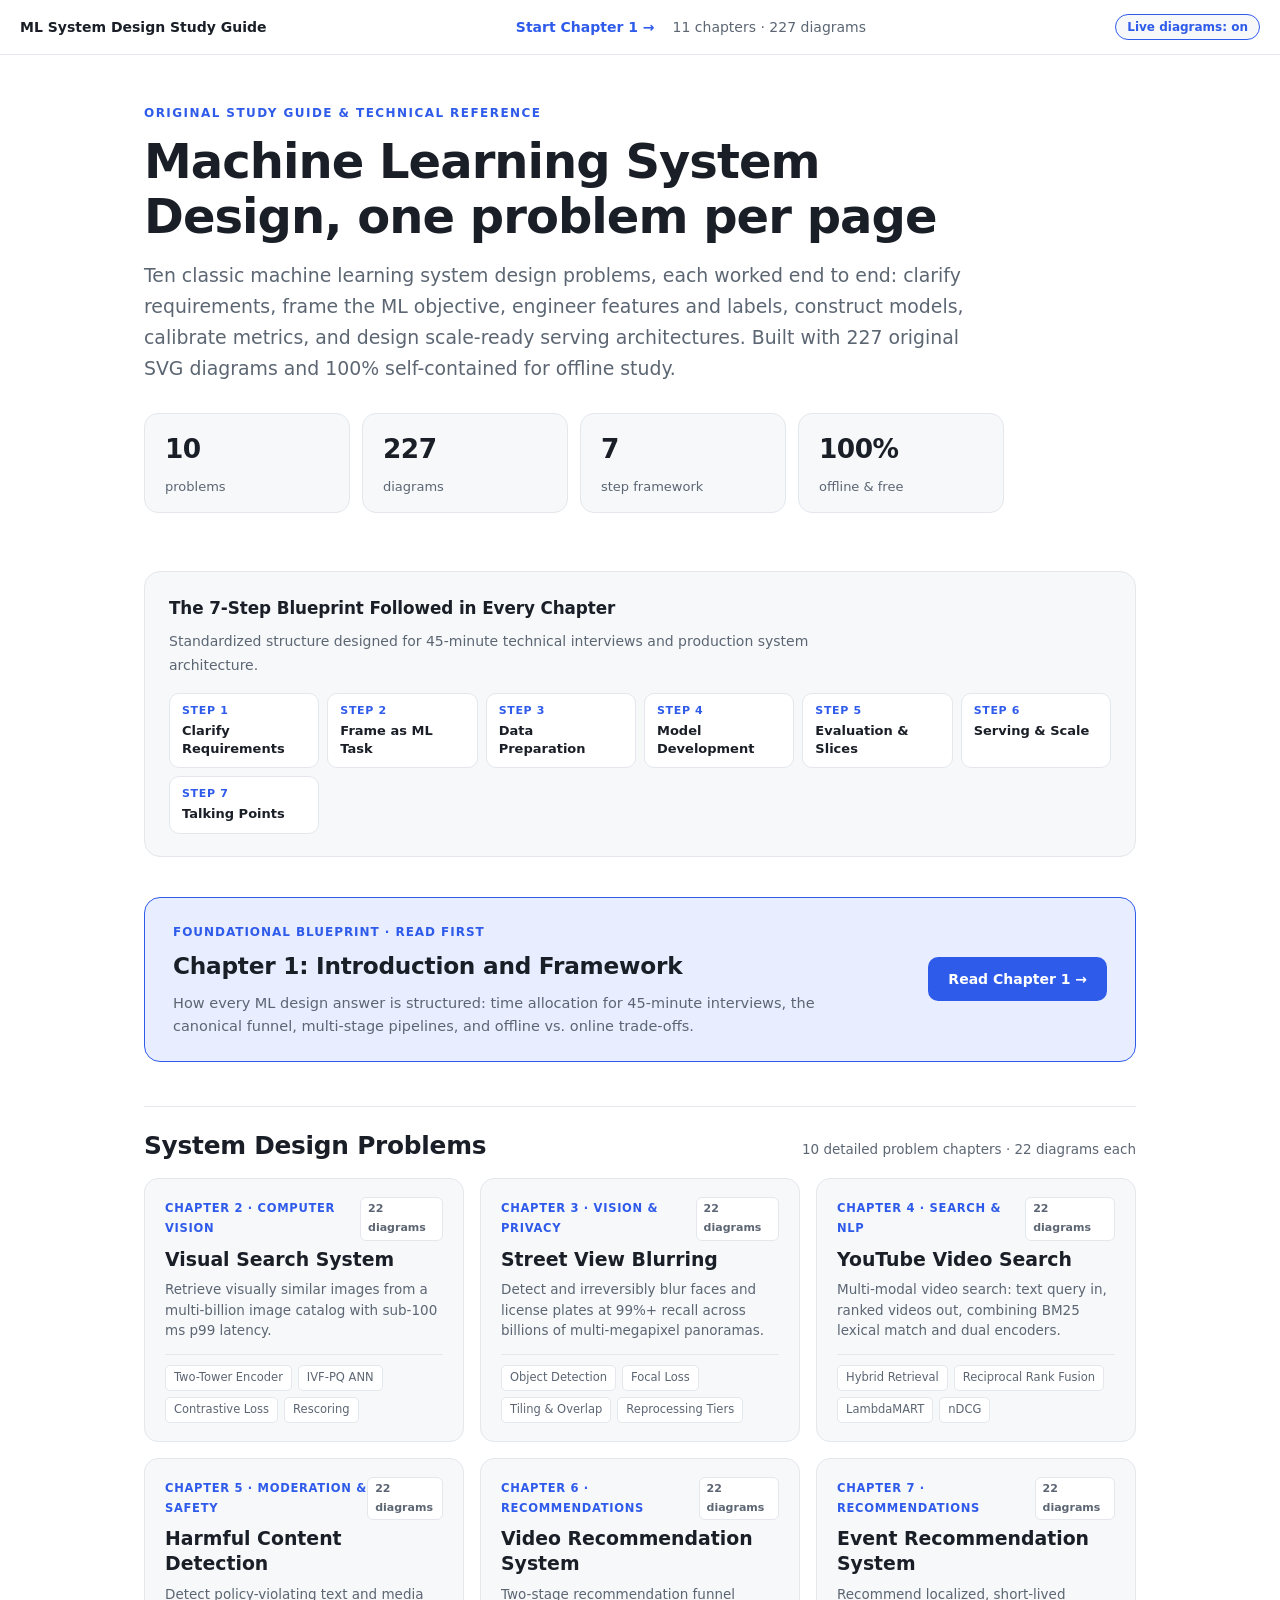
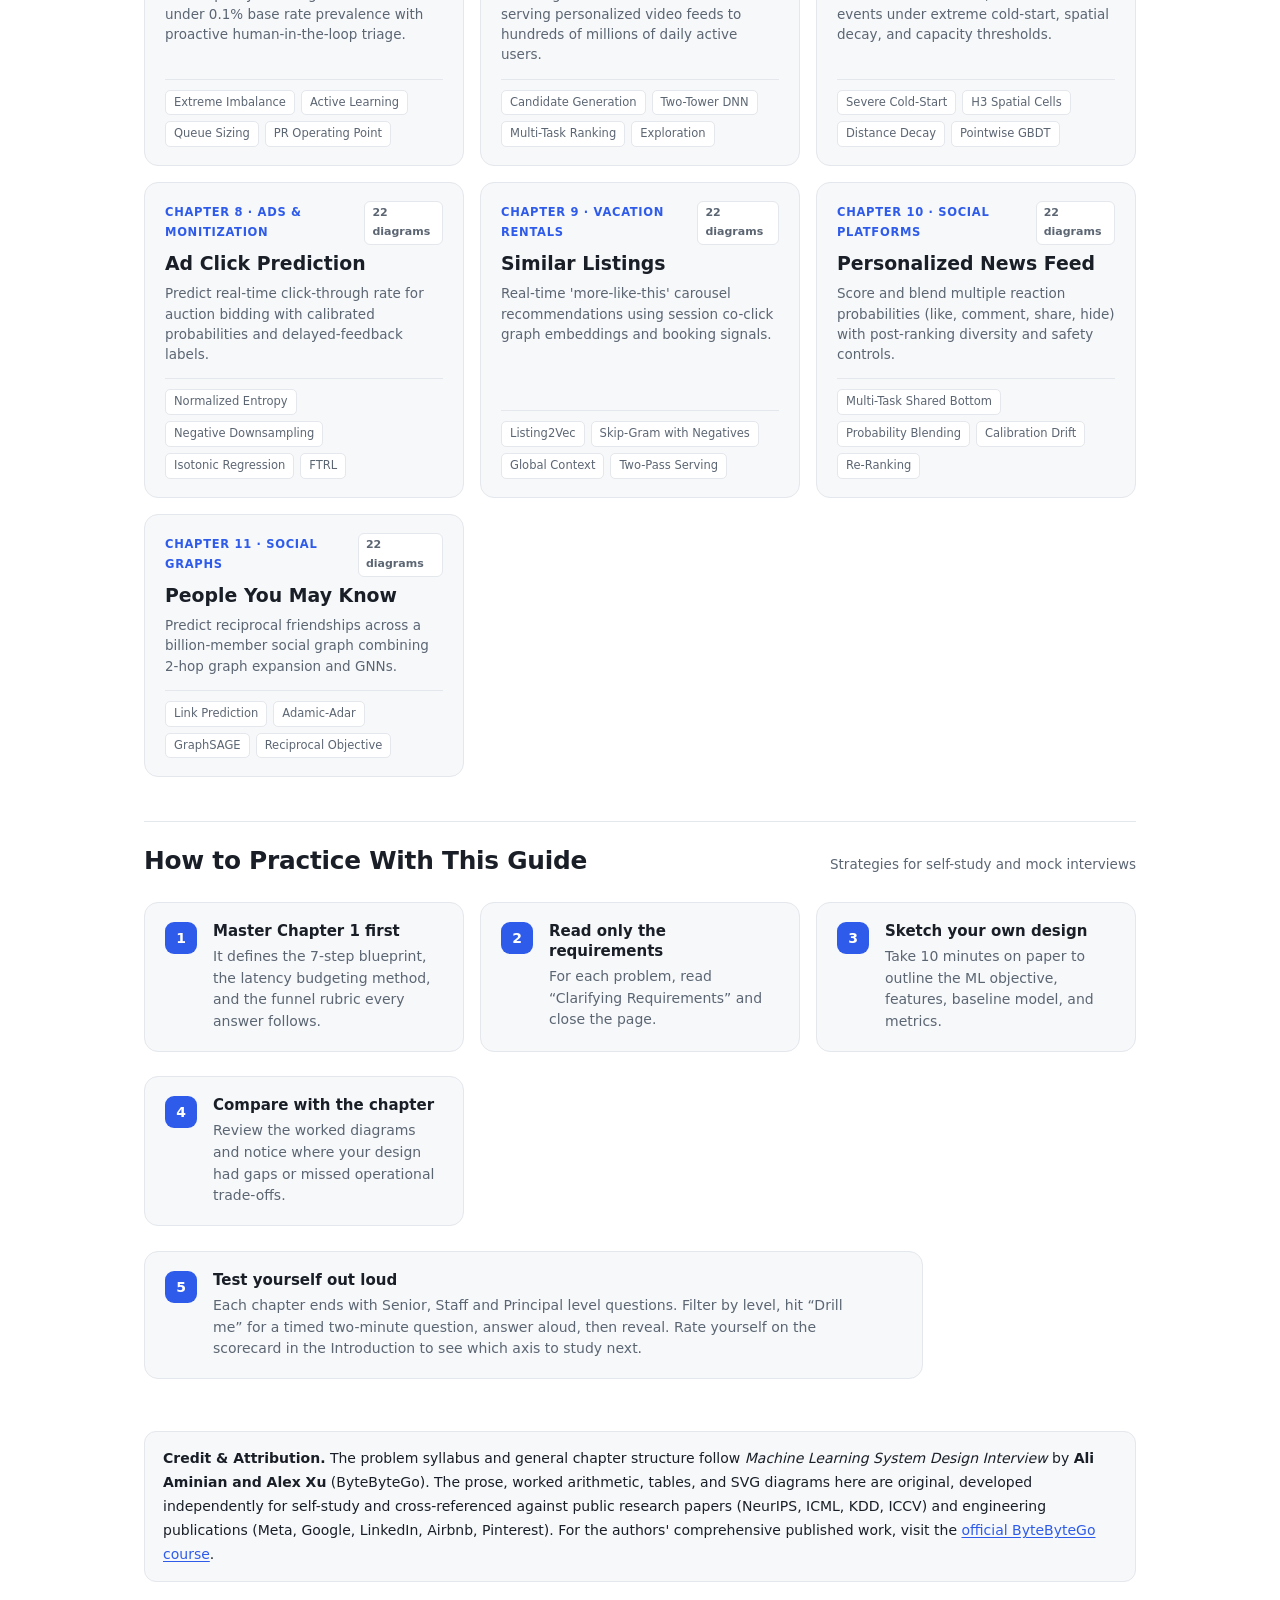
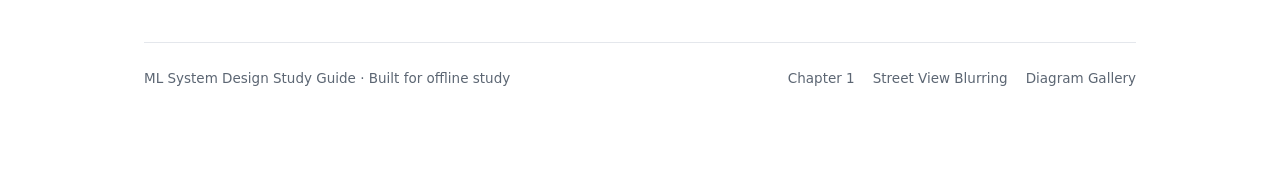
==== mlsd/index.html @ c24ed52b "Update project structure with mlsd root, interactive QA filters, and motion layer" ====
<!doctype html>
<html lang="en">
<head>
<meta charset="utf-8">
<meta name="viewport" content="width=device-width,initial-scale=1">
<title>ML System Design Study Guide</title>
<link rel="stylesheet" href="assets/style.css">
<style>
.wrap{max-width:1040px;margin:0 auto;padding:0 24px 90px}
.hero{padding:48px 0 16px;max-width:860px}
.hero h1{font-size:clamp(2.1rem,4.5vw,3rem);line-height:1.15;margin:0 0 16px;letter-spacing:-.02em}
.hero .lead{font-size:1.18rem;line-height:1.65;color:var(--muted);margin:0 0 10px}
.stats{display:flex;flex-wrap:wrap;gap:12px;margin:28px 0 10px}
.stat{background:var(--card);border:1px solid var(--line);border-radius:14px;padding:12px 20px;flex:1;min-width:130px}
.stat b{display:block;font-size:1.65rem;letter-spacing:-.02em;color:var(--fg)}
.stat span{font-size:13px;color:var(--muted);font-weight:500}

/* framework pill pipeline */
.pipeline-box{background:var(--card);border:1px solid var(--line);border-radius:16px;padding:22px 24px;margin:32px 0 40px}
.pipeline-box h3{margin:0 0 6px;font-size:1.05rem;display:flex;align-items:center;gap:8px}
.pipeline-box p{margin:0 0 16px;font-size:14px;color:var(--muted)}
.pipeline{display:grid;grid-template-columns:repeat(auto-fit,minmax(130px,1fr));gap:8px}
.pipe-step{background:var(--bg);border:1px solid var(--line);border-radius:10px;padding:10px 12px;font-size:13px;line-height:1.35}
.pipe-step .num{font-size:11px;font-weight:700;color:var(--accent);letter-spacing:.06em;text-transform:uppercase;margin-bottom:3px}
.pipe-step .title{font-weight:600;color:var(--fg)}

/* featured chapter 1 */
.featured-card{background:var(--accent-soft);border:1.5px solid var(--accent);border-radius:16px;padding:24px 28px;margin:32px 0;display:flex;flex-wrap:wrap;gap:20px;align-items:center;justify-content:space-between;text-decoration:none;color:var(--fg);transition:transform .12s,box-shadow .12s}
.featured-card:hover{transform:translateY(-2px);box-shadow:0 8px 24px rgba(47,91,234,0.12)}
.featured-content{max-width:700px}
.featured-content .n{color:var(--accent);font-size:12px;font-weight:700;letter-spacing:.08em;text-transform:uppercase;margin-bottom:4px}
.featured-content .t{font-size:1.45rem;font-weight:700;margin:0 0 6px;letter-spacing:-.01em}
.featured-content .d{font-size:14.5px;color:var(--muted);line-height:1.55;margin:0}
.featured-btn{background:var(--accent);color:#fff;font-weight:600;font-size:14px;padding:10px 20px;border-radius:10px;white-space:nowrap;display:inline-flex;align-items:center;gap:6px}
:root[data-theme="dark"] .featured-btn{color:#0f1319}
@media (prefers-color-scheme: dark){:root:not([data-theme="light"]) .featured-btn{color:#0f1319}}

/* grid cards */
.section-hdr{display:flex;align-items:baseline;justify-content:space-between;gap:12px;margin:44px 0 16px;padding-top:24px;border-top:1px solid var(--line)}
.section-hdr h2{margin:0;padding:0;border:0;font-size:1.55rem}
.section-hdr span{font-size:13.5px;color:var(--muted)}
.cards{display:grid;grid-template-columns:repeat(auto-fill,minmax(300px,1fr));gap:16px;margin:16px 0 40px}
.card{display:flex;flex-direction:column;justify-content:space-between;background:var(--card);border:1px solid var(--line);border-radius:14px;padding:18px 20px;text-decoration:none;color:var(--fg);transition:transform .12s,border-color .12s,box-shadow .12s}
.card:hover{border-color:var(--accent);transform:translateY(-2px);box-shadow:0 6px 18px rgba(0,0,0,0.04)}
.card-top .n{display:flex;justify-content:space-between;align-items:center;color:var(--accent);font-size:11.5px;font-weight:700;letter-spacing:.06em;text-transform:uppercase;margin-bottom:6px}
.card-top .badge{font-size:11px;font-weight:600;color:var(--muted);background:var(--bg);border:1px solid var(--line);padding:2px 7px;border-radius:6px;letter-spacing:0;text-transform:none}
.card-top .t{font-size:1.18rem;font-weight:700;line-height:1.3;margin:0 0 8px}
.card-top .d{font-size:13.5px;color:var(--muted);line-height:1.5;margin:0 0 14px}
.card-tags{display:flex;flex-wrap:wrap;gap:6px;margin-top:auto;padding-top:10px;border-top:1px solid var(--line)}
.card-tags span{font-size:11.5px;color:var(--muted);background:var(--bg);padding:2px 8px;border-radius:5px;border:1px solid var(--line)}

/* study steps */
.steps{display:grid;grid-template-columns:repeat(auto-fit,minmax(320px,1fr));gap:16px;margin:20px 0;padding:0;list-style:none}
.steps li{display:flex;gap:16px;align-items:flex-start;background:var(--card);border:1px solid var(--line);border-radius:14px;padding:18px 20px;transition:transform .12s,border-color .12s}
.steps li:hover{border-color:var(--accent);transform:translateY(-2px)}
.step-num{flex:none;display:flex;align-items:center;justify-content:center;width:32px;height:32px;border-radius:9px;background:var(--accent);color:#fff;font-weight:700;font-size:14px;margin-top:1px}
:root[data-theme="dark"] .step-num{color:#0f1319}
@media (prefers-color-scheme: dark){:root:not([data-theme="light"]) .step-num{color:#0f1319}}
.step-body{flex:1;min-width:0}
.step-title{font-weight:700;font-size:15px;color:var(--fg);margin-bottom:5px;line-height:1.35}
.step-desc{font-size:14px;color:var(--muted);line-height:1.55;margin:0}
@media (min-width:720px){.steps li:last-child{grid-column:1 / -1}}

.footer{margin-top:60px;padding-top:24px;border-top:1px solid var(--line);font-size:13.5px;color:var(--muted);display:flex;flex-wrap:wrap;justify-content:space-between;align-items:center;gap:16px}
.footer a{color:var(--muted);text-decoration:none}
.footer a:hover{color:var(--accent)}
</style>
</head>
<body data-slug="index">
<div class="topbar">
  <strong>ML System Design Study Guide</strong>
  <div style="display:flex;gap:18px;align-items:center">
    <a href="intro.html" style="font-weight:600;color:var(--accent);text-decoration:none">Start Chapter 1 &rarr;</a>
    <span style="color:var(--muted)">11 chapters · 227 diagrams</span>
  </div>
</div>

<div class="wrap">
<section class="hero">
  <div class="kicker">Original Study Guide &amp; Technical Reference</div>
  <h1>Machine Learning System Design, one problem per page</h1>
  <p class="lead">Ten classic machine learning system design problems, each worked end to end: clarify requirements, frame the ML objective, engineer features and labels, construct models, calibrate metrics, and design scale-ready serving architectures. Built with 227 original SVG diagrams and 100% self-contained for offline study.</p>
  <div class="stats">
    <div class="stat"><b>10</b><span>problems</span></div>
    <div class="stat"><b>227</b><span>diagrams</span></div>
    <div class="stat"><b>7</b><span>step framework</span></div>
    <div class="stat"><b>100%</b><span>offline &amp; free</span></div>
  </div>
</section>

<!-- 7-Step Framework Blueprint -->
<div class="pipeline-box">
  <h3>The 7-Step Blueprint Followed in Every Chapter</h3>
  <p>Standardized structure designed for 45-minute technical interviews and production system architecture.</p>
  <div class="pipeline">
    <div class="pipe-step"><div class="num">Step 1</div><div class="title">Clarify Requirements</div></div>
    <div class="pipe-step"><div class="num">Step 2</div><div class="title">Frame as ML Task</div></div>
    <div class="pipe-step"><div class="num">Step 3</div><div class="title">Data Preparation</div></div>
    <div class="pipe-step"><div class="num">Step 4</div><div class="title">Model Development</div></div>
    <div class="pipe-step"><div class="num">Step 5</div><div class="title">Evaluation &amp; Slices</div></div>
    <div class="pipe-step"><div class="num">Step 6</div><div class="title">Serving &amp; Scale</div></div>
    <div class="pipe-step"><div class="num">Step 7</div><div class="title">Talking Points</div></div>
  </div>
</div>

<!-- Featured Chapter 1 -->
<a class="featured-card" href="intro.html">
  <div class="featured-content">
    <div class="n">Foundational Blueprint · Read First</div>
    <div class="t">Chapter 1: Introduction and Framework</div>
    <p class="d">How every ML design answer is structured: time allocation for 45-minute interviews, the canonical funnel, multi-stage pipelines, and offline vs. online trade-offs.</p>
  </div>
  <div class="featured-btn">Read Chapter 1 &rarr;</div>
</a>

<!-- 10 Problems Grid -->
<div class="section-hdr">
  <h2 class="nonum">System Design Problems</h2>
  <span>10 detailed problem chapters · 22 diagrams each</span>
</div>

<div class="cards" id="cards">
  <!-- Chapter 2 -->
  <a class="card" href="visual-search.html">
    <div class="card-top">
      <div class="n"><span>Chapter 2 · Computer Vision</span><span class="badge">22 diagrams</span></div>
      <div class="t">Visual Search System</div>
      <p class="d">Retrieve visually similar images from a multi-billion image catalog with sub-100 ms p99 latency.</p>
    </div>
    <div class="card-tags">
      <span>Two-Tower Encoder</span>
      <span>IVF-PQ ANN</span>
      <span>Contrastive Loss</span>
      <span>Rescoring</span>
    </div>
  </a>

  <!-- Chapter 3 -->
  <a class="card" href="street-view-blurring.html">
    <div class="card-top">
      <div class="n"><span>Chapter 3 · Vision &amp; Privacy</span><span class="badge">22 diagrams</span></div>
      <div class="t">Street View Blurring</div>
      <p class="d">Detect and irreversibly blur faces and license plates at 99%+ recall across billions of multi-megapixel panoramas.</p>
    </div>
    <div class="card-tags">
      <span>Object Detection</span>
      <span>Focal Loss</span>
      <span>Tiling &amp; Overlap</span>
      <span>Reprocessing Tiers</span>
    </div>
  </a>

  <!-- Chapter 4 -->
  <a class="card" href="youtube-video-search.html">
    <div class="card-top">
      <div class="n"><span>Chapter 4 · Search &amp; NLP</span><span class="badge">22 diagrams</span></div>
      <div class="t">YouTube Video Search</div>
      <p class="d">Multi-modal video search: text query in, ranked videos out, combining BM25 lexical match and dual encoders.</p>
    </div>
    <div class="card-tags">
      <span>Hybrid Retrieval</span>
      <span>Reciprocal Rank Fusion</span>
      <span>LambdaMART</span>
      <span>nDCG</span>
    </div>
  </a>

  <!-- Chapter 5 -->
  <a class="card" href="harmful-content-detection.html">
    <div class="card-top">
      <div class="n"><span>Chapter 5 · Moderation &amp; Safety</span><span class="badge">22 diagrams</span></div>
      <div class="t">Harmful Content Detection</div>
      <p class="d">Detect policy-violating text and media under 0.1% base rate prevalence with proactive human-in-the-loop triage.</p>
    </div>
    <div class="card-tags">
      <span>Extreme Imbalance</span>
      <span>Active Learning</span>
      <span>Queue Sizing</span>
      <span>PR Operating Point</span>
    </div>
  </a>

  <!-- Chapter 6 -->
  <a class="card" href="video-recommendation.html">
    <div class="card-top">
      <div class="n"><span>Chapter 6 · Recommendations</span><span class="badge">22 diagrams</span></div>
      <div class="t">Video Recommendation System</div>
      <p class="d">Two-stage recommendation funnel serving personalized video feeds to hundreds of millions of daily active users.</p>
    </div>
    <div class="card-tags">
      <span>Candidate Generation</span>
      <span>Two-Tower DNN</span>
      <span>Multi-Task Ranking</span>
      <span>Exploration</span>
    </div>
  </a>

  <!-- Chapter 7 -->
  <a class="card" href="event-recommendation.html">
    <div class="card-top">
      <div class="n"><span>Chapter 7 · Recommendations</span><span class="badge">22 diagrams</span></div>
      <div class="t">Event Recommendation System</div>
      <p class="d">Recommend localized, short-lived events under extreme cold-start, spatial decay, and capacity thresholds.</p>
    </div>
    <div class="card-tags">
      <span>Severe Cold-Start</span>
      <span>H3 Spatial Cells</span>
      <span>Distance Decay</span>
      <span>Pointwise GBDT</span>
    </div>
  </a>

  <!-- Chapter 8 -->
  <a class="card" href="ad-click-prediction.html">
    <div class="card-top">
      <div class="n"><span>Chapter 8 · Ads &amp; Monitization</span><span class="badge">22 diagrams</span></div>
      <div class="t">Ad Click Prediction</div>
      <p class="d">Predict real-time click-through rate for auction bidding with calibrated probabilities and delayed-feedback labels.</p>
    </div>
    <div class="card-tags">
      <span>Normalized Entropy</span>
      <span>Negative Downsampling</span>
      <span>Isotonic Regression</span>
      <span>FTRL</span>
    </div>
  </a>

  <!-- Chapter 9 -->
  <a class="card" href="similar-listings.html">
    <div class="card-top">
      <div class="n"><span>Chapter 9 · Vacation Rentals</span><span class="badge">22 diagrams</span></div>
      <div class="t">Similar Listings</div>
      <p class="d">Real-time 'more-like-this' carousel recommendations using session co-click graph embeddings and booking signals.</p>
    </div>
    <div class="card-tags">
      <span>Listing2Vec</span>
      <span>Skip-Gram with Negatives</span>
      <span>Global Context</span>
      <span>Two-Pass Serving</span>
    </div>
  </a>

  <!-- Chapter 10 -->
  <a class="card" href="news-feed.html">
    <div class="card-top">
      <div class="n"><span>Chapter 10 · Social Platforms</span><span class="badge">22 diagrams</span></div>
      <div class="t">Personalized News Feed</div>
      <p class="d">Score and blend multiple reaction probabilities (like, comment, share, hide) with post-ranking diversity and safety controls.</p>
    </div>
    <div class="card-tags">
      <span>Multi-Task Shared Bottom</span>
      <span>Probability Blending</span>
      <span>Calibration Drift</span>
      <span>Re-Ranking</span>
    </div>
  </a>

  <!-- Chapter 11 -->
  <a class="card" href="people-you-may-know.html">
    <div class="card-top">
      <div class="n"><span>Chapter 11 · Social Graphs</span><span class="badge">22 diagrams</span></div>
      <div class="t">People You May Know</div>
      <p class="d">Predict reciprocal friendships across a billion-member social graph combining 2-hop graph expansion and GNNs.</p>
    </div>
    <div class="card-tags">
      <span>Link Prediction</span>
      <span>Adamic-Adar</span>
      <span>GraphSAGE</span>
      <span>Reciprocal Objective</span>
    </div>
  </a>
</div>

<!-- Study Strategy -->
<div class="section-hdr">
  <h2 class="nonum">How to Practice With This Guide</h2>
  <span>Strategies for self-study and mock interviews</span>
</div>

<ol class="steps">
  <li>
    <div class="step-num">1</div>
    <div class="step-body">
      <div class="step-title">Master Chapter 1 first</div>
      <p class="step-desc">It defines the 7-step blueprint, the latency budgeting method, and the funnel rubric every answer follows.</p>
    </div>
  </li>
  <li>
    <div class="step-num">2</div>
    <div class="step-body">
      <div class="step-title">Read only the requirements</div>
      <p class="step-desc">For each problem, read &ldquo;Clarifying Requirements&rdquo; and close the page.</p>
    </div>
  </li>
  <li>
    <div class="step-num">3</div>
    <div class="step-body">
      <div class="step-title">Sketch your own design</div>
      <p class="step-desc">Take 10 minutes on paper to outline the ML objective, features, baseline model, and metrics.</p>
    </div>
  </li>
  <li>
    <div class="step-num">4</div>
    <div class="step-body">
      <div class="step-title">Compare with the chapter</div>
      <p class="step-desc">Review the worked diagrams and notice where your design had gaps or missed operational trade-offs.</p>
    </div>
  </li>
  <li>
    <div class="step-num">5</div>
    <div class="step-body">
      <div class="step-title">Test yourself out loud</div>
      <p class="step-desc">Each chapter ends with Senior, Staff and Principal level questions. Filter by level, hit &ldquo;Drill me&rdquo; for a timed two-minute question, answer aloud, then reveal. Rate yourself on the scorecard in the Introduction to see which axis to study next.</p>
    </div>
  </li>
</ol>

<!-- Attribution & Credit -->
<div class="note" style="margin-top:48px">
  <b>Credit &amp; Attribution.</b> The problem syllabus and general chapter structure follow <i>Machine Learning System Design Interview</i> by <b>Ali Aminian and Alex Xu</b> (ByteByteGo). The prose, worked arithmetic, tables, and SVG diagrams here are original, developed independently for self-study and cross-referenced against public research papers (NeurIPS, ICML, KDD, ICCV) and engineering publications (Meta, Google, LinkedIn, Airbnb, Pinterest).
  For the authors' comprehensive published work, visit the
  <a href="https://bytebytego.com/courses/machine-learning-system-design-interview" target="_blank" rel="noopener">official ByteByteGo course</a>.
</div>

<footer class="footer">
  <div>ML System Design Study Guide · Built for offline study</div>
  <div style="display:flex;gap:18px">
    <a href="intro.html">Chapter 1</a>
    <a href="street-view-blurring.html">Street View Blurring</a>
    <a href="gallery.html">Diagram Gallery</a>
  </div>
</footer>
</div>

<script src="assets/dg.js"></script>
<script src="assets/nav.js"></script>
</body>
</html>
---- mlsd/assets/style.css ----
/* ML System Design study guide - shared styles (v2) */
:root{
  --bg:#ffffff; --fg:#1a1f27; --muted:#5c6673; --line:#e4e7ec; --card:#f6f8fa; --fig-bg:#fbfcfd;
  --accent:#2f5bea; --accent-soft:#e8eeff; --good:#1f7a4d; --warn:#b36b00; --bad:#c0392b;
  --code:#eef1f5;
  --io-f:#eef1f5; --io-s:#7d8896; --svc-f:#ffffff; --svc-s:#5f6b7a; --model-f:#e8eeff; --model-s:#2f5bea;
  --store-f:#fff3dc; --store-s:#c98a1b; --data-f:#e6f5ec; --data-s:#2f8f5b; --img-f:#fdebee; --img-s:#cf5568;
  --vec-f:#f1eaff; --vec-s:#7a54c9; --user-f:#eaf5fb; --user-s:#3b87b8;
  --c0:#2f5bea; --c1:#e0742b; --c2:#2f8f5b; --c3:#b146c2; --c4:#c9a21b; --c5:#cf5568;
}
@media (prefers-color-scheme: dark){
  :root:not([data-theme="light"]){
    --bg:#0f1319; --fg:#e7e9ed; --muted:#9aa3af; --line:#272d36; --card:#161b23; --fig-bg:#12171e;
    --accent:#7b9bff; --accent-soft:#1a2440; --good:#5bbf85; --warn:#e0a24a; --bad:#ef7b6e; --code:#1b212b;
    --io-f:#1b2230; --io-s:#6f7b8c; --svc-f:#141a22; --svc-s:#7c8898; --model-f:#1a2440; --model-s:#7b9bff;
    --store-f:#2b2412; --store-s:#d9a441; --data-f:#12261b; --data-s:#4fb27c; --img-f:#2b1620; --img-s:#e0788a;
    --vec-f:#221a33; --vec-s:#a98af0; --user-f:#12232d; --user-s:#58a6d3;
    --c0:#7b9bff; --c1:#f29a5a; --c2:#5bbf85; --c3:#d078df; --c4:#e0bf4a; --c5:#e0788a;
  }
}
:root[data-theme="dark"]{
  --bg:#0f1319; --fg:#e7e9ed; --muted:#9aa3af; --line:#272d36; --card:#161b23; --fig-bg:#12171e;
  --accent:#7b9bff; --accent-soft:#1a2440; --good:#5bbf85; --warn:#e0a24a; --bad:#ef7b6e; --code:#1b212b;
  --io-f:#1b2230; --io-s:#6f7b8c; --svc-f:#141a22; --svc-s:#7c8898; --model-f:#1a2440; --model-s:#7b9bff;
  --store-f:#2b2412; --store-s:#d9a441; --data-f:#12261b; --data-s:#4fb27c; --img-f:#2b1620; --img-s:#e0788a;
  --vec-f:#221a33; --vec-s:#a98af0; --user-f:#12232d; --user-s:#58a6d3;
  --c0:#7b9bff; --c1:#f29a5a; --c2:#5bbf85; --c3:#d078df; --c4:#e0bf4a; --c5:#e0788a;
}
*{box-sizing:border-box}
html{scroll-behavior:smooth;scroll-padding-top:64px}
body{margin:0;background:var(--bg);color:var(--fg);font:17px/1.72 ui-sans-serif,system-ui,-apple-system,"Segoe UI",Roboto,"Helvetica Neue",Arial,sans-serif;-webkit-font-smoothing:antialiased}
a{color:var(--accent);text-underline-offset:2px}
#progress{position:fixed;top:0;left:0;height:3px;width:0;background:var(--accent);z-index:20;transition:width .08s}
.topbar{position:sticky;top:0;z-index:10;background:color-mix(in srgb,var(--bg) 92%,transparent);backdrop-filter:blur(8px);border-bottom:1px solid var(--line);
  font-size:14px;line-height:1;padding:14px 20px;display:flex;gap:16px;align-items:center;justify-content:space-between}
.topbar a{text-decoration:none;color:var(--muted);font-weight:500}
.topbar a:hover{color:var(--accent)}
.layout{display:grid;grid-template-columns:250px minmax(0,780px);max-width:1120px;margin:0 auto;gap:48px;padding:0 20px;justify-content:center}
aside.toc{position:sticky;top:50px;align-self:start;max-height:calc(100vh - 62px);overflow:auto;padding:28px 0;font-size:13.5px;line-height:1.45}
aside.toc h4{margin:0 0 8px;font-size:11px;letter-spacing:.1em;text-transform:uppercase;color:var(--muted);font-weight:600}
aside.toc a{display:block;padding:5px 10px;margin-left:-10px;color:var(--muted);text-decoration:none;border-left:2px solid transparent;border-radius:0 6px 6px 0}
aside.toc a:hover{color:var(--fg);background:var(--card)}
aside.toc a.active{color:var(--accent);border-left-color:var(--accent);background:var(--accent-soft);font-weight:600}
main{padding:44px 0 90px;min-width:0;counter-reset:sec fig}
.kicker{font-size:12px;letter-spacing:.12em;text-transform:uppercase;color:var(--accent);font-weight:700;margin-bottom:10px}
h1{font-size:2.5rem;line-height:1.15;margin:0 0 14px;letter-spacing:-.02em}
.lead{font-size:1.15rem;color:var(--muted);line-height:1.65;margin:0 0 8px}
h2{font-size:1.65rem;line-height:1.25;margin:2.8em 0 .6em;padding-top:1.1em;border-top:1px solid var(--line);letter-spacing:-.01em;counter-increment:sec;display:flex;gap:12px;align-items:baseline}
h2:not(.nonum)::before{content:counter(sec);flex:none;display:inline-grid;place-items:center;width:30px;height:30px;border-radius:9px;background:var(--accent);color:#fff;font-size:.9rem;font-weight:700;transform:translateY(-2px)}
:root[data-theme="dark"] h2:not(.nonum)::before{color:#0f1319}
@media (prefers-color-scheme: dark){:root:not([data-theme="light"]) h2:not(.nonum)::before{color:#0f1319}}
h3{font-size:1.2rem;margin:2em 0 .35em;letter-spacing:-.005em}
h4{font-size:.8rem;margin:1.6em 0 .3em;color:var(--muted);text-transform:uppercase;letter-spacing:.08em}
p,li{max-width:72ch}
li{margin:.25em 0}
code{background:var(--code);padding:1px 6px;border-radius:5px;font:.88em ui-monospace,SFMono-Regular,Menlo,monospace}
pre{background:var(--code);padding:14px 16px;border-radius:10px;overflow-x:auto;font:13.5px/1.55 ui-monospace,SFMono-Regular,Menlo,monospace}
sub,sup{line-height:0}

/* dialogue */
.dlg{margin:20px 0;display:flex;flex-direction:column;gap:10px}
.turn{display:grid;grid-template-columns:104px 1fr;gap:12px;align-items:start}
.turn>span{font-size:11px;font-weight:700;letter-spacing:.08em;text-transform:uppercase;padding-top:11px;color:var(--muted)}
.turn p{margin:0;padding:10px 14px;border-radius:12px;background:var(--card);border:1px solid var(--line)}
.turn.c>span{color:var(--accent)}
.turn.c p{background:var(--accent-soft);border-color:transparent}
.qa{background:var(--card);border:1px solid var(--line);border-radius:12px;padding:6px 16px;margin:18px 0}
.qa p{margin:10px 0}.qa b.c{color:var(--accent)}

/* callouts */
.callout,.summary,.note{border-radius:12px;padding:14px 18px;margin:22px 0;border:1px solid var(--line);background:var(--card);position:relative}
.callout::before,.summary::before{display:block;font-size:11px;font-weight:700;letter-spacing:.1em;text-transform:uppercase;margin-bottom:4px;color:var(--muted)}
.callout>:first-child,.summary>:first-child{margin-top:0}.callout>:last-child,.summary>:last-child{margin-bottom:0}
.summary{background:var(--accent-soft);border-color:transparent;border-left:4px solid var(--accent)}
.summary::before{content:"Problem summary";color:var(--accent)}
.callout.tip{border-left:4px solid var(--good)}.callout.tip::before{content:"Interview tip";color:var(--good)}
.callout.warn{border-left:4px solid var(--warn)}.callout.warn::before{content:"Pitfall";color:var(--warn)}
.callout.key{border-left:4px solid var(--accent)}.callout.key::before{content:"Key idea";color:var(--accent)}
.callout.math{border-left:4px solid var(--c3)}.callout.math::before{content:"Worked example";color:var(--c3)}
.note{font-size:14px}

/* tables */
.tbl{overflow-x:auto;margin:18px 0;border:1px solid var(--line);border-radius:12px}
table{border-collapse:collapse;width:100%;font-size:14.5px;line-height:1.5}
.tbl table{margin:0}
main>table,.qa+table{margin:18px 0}
th{background:var(--card);text-align:left;font-size:12px;letter-spacing:.06em;text-transform:uppercase;color:var(--muted);font-weight:700}
th,td{padding:9px 12px;vertical-align:top;border-bottom:1px solid var(--line)}
tr:last-child td{border-bottom:0}
td:first-child{font-weight:600}
caption{caption-side:top;text-align:left;padding:0 0 6px;font-size:12.5px;color:var(--muted);font-weight:600}
table{display:block;overflow-x:auto;max-width:100%}
.tbl table{display:table}

/* figures */
figure{margin:28px 0;padding:0}
svg.fig{width:100%;height:auto;display:block;background:var(--fig-bg);border:1px solid var(--line);border-radius:14px}
figcaption{font-size:13.5px;color:var(--muted);margin-top:10px;line-height:1.5}
figcaption b{color:var(--fg);margin-right:6px}
svg .nd{stroke-width:1.5}
svg .n-io{fill:var(--io-f);stroke:var(--io-s)}svg .n-svc{fill:var(--svc-f);stroke:var(--svc-s)}
svg .n-model{fill:var(--model-f);stroke:var(--model-s);stroke-width:2}
svg .n-store{fill:var(--store-f);stroke:var(--store-s)}svg .n-data{fill:var(--data-f);stroke:var(--data-s)}
svg .n-img{fill:var(--img-f);stroke:var(--img-s)}svg .n-vec{fill:var(--vec-f);stroke:var(--vec-s)}svg .n-user{fill:var(--user-f);stroke:var(--user-s)}
svg .nd.hl{stroke:var(--accent);stroke-width:2.5}
svg .nd-line{fill:none;stroke:var(--store-s);stroke-width:1.2}
svg .n-data+.nd-line{stroke:var(--data-s)}
svg .ico{fill:none;stroke:var(--img-s);stroke-width:1.6}svg .ico-f{fill:var(--img-s)}
svg .n-user~.ico-f{fill:var(--user-s)}
svg .vc{fill:var(--vec-s)}
svg .nt{fill:var(--fg);font-size:13px;font-weight:600}
svg .nt.inv{fill:#fff}
svg .ns{fill:var(--muted);font-size:11.5px}
svg .gl{fill:var(--muted);font-size:11px;letter-spacing:.08em;text-transform:uppercase;font-weight:600}
svg .group{fill:none;stroke:var(--svc-s);stroke-dasharray:5 5;stroke-width:1.2;opacity:.7}
svg .edge,svg .nedge{fill:none;stroke:var(--svc-s);stroke-width:1.6;stroke-linejoin:round}
svg .edge.dash,svg .nedge.dash{stroke-dasharray:5 4}
svg .edge.hl,svg .nedge.hl{stroke:var(--accent);stroke-width:2.4}
svg .arrowhead{fill:var(--svc-s)}
svg .elbl{fill:var(--muted);font-size:11.5px;paint-order:stroke;stroke:var(--fig-bg);stroke-width:4px;stroke-linejoin:round}
svg .plot{fill:var(--bg);stroke:var(--line)}svg .grid{stroke:var(--line);stroke-width:1}svg .axis{stroke:var(--svc-s);stroke-width:1.2}
svg .pt{stroke:var(--fig-bg);stroke-width:1.5;opacity:.92}svg .pt.hit{stroke:var(--fg);stroke-width:2.4;opacity:1}
svg .qry{fill:var(--accent);stroke:var(--fg);stroke-width:1.5}
svg .nnl{stroke:var(--accent);stroke-width:1.6;stroke-dasharray:4 3}
svg .cl{font-size:12.5px;font-weight:700}
svg .ln{fill:none;stroke-width:2.8;stroke-linejoin:round;stroke-linecap:round}svg .ln.dash{stroke-dasharray:6 5}
svg .mark{fill:var(--bg);stroke:var(--accent);stroke-width:3}
svg .bar{opacity:.92}
svg .fun{stroke:none}svg .f0{fill:var(--c0);opacity:.95}svg .f1{fill:var(--c0);opacity:.78}svg .f2{fill:var(--c0);opacity:.62}svg .f3{fill:var(--c0);opacity:.48}svg .f4{fill:var(--c0);opacity:.36}
svg .fl{fill:#fff}svg .fnum{fill:var(--fg);font-size:15px;font-weight:700}
svg .cell{fill:var(--accent);stroke:none}svg .cell.unk{fill:none;stroke:var(--svc-s);stroke-dasharray:4 3;stroke-width:1.2}
svg .cellhl{fill:none;stroke:var(--fg);stroke-width:2.4}
svg .nn{stroke-width:2}svg .nn-fr{fill:var(--io-f);stroke:var(--io-s)}svg .nn-me{fill:var(--accent);stroke:var(--accent)}
svg .nn-cand{fill:var(--store-f);stroke:var(--store-s)}svg .nn-other{fill:var(--card);stroke:var(--line)}svg .nn-hit{fill:var(--data-f);stroke:var(--data-s)}
.c0f{fill:var(--c0)}.c1f{fill:var(--c1)}.c2f{fill:var(--c2)}.c3f{fill:var(--c3)}.c4f{fill:var(--c4)}.c5f{fill:var(--c5)}
.c0t{fill:var(--c0)}.c1t{fill:var(--c1)}.c2t{fill:var(--c2)}.c3t{fill:var(--c3)}.c4t{fill:var(--c4)}.c5t{fill:var(--c5)}
.c0s{stroke:var(--c0)}.c1s{stroke:var(--c1)}.c2s{stroke:var(--c2)}.c3s{stroke:var(--c3)}.c4s{stroke:var(--c4)}.c5s{stroke:var(--c5)}

details.ans{margin:10px 0;background:var(--card);border:1px solid var(--line);border-radius:10px;padding:10px 16px;font-size:15.5px}
details.ans summary{cursor:pointer;font-weight:600}
details.ans[open] summary{color:var(--accent);margin-bottom:6px}
.pager{display:flex;justify-content:space-between;gap:16px;margin-top:60px;border-top:1px solid var(--line);padding-top:20px;font-size:15px}
.pager a{text-decoration:none;font-weight:600}
.cards{display:grid;grid-template-columns:repeat(auto-fill,minmax(250px,1fr));gap:14px;margin-top:22px}
.card{display:block;background:var(--card);border:1px solid var(--line);border-radius:14px;padding:16px 18px;text-decoration:none;color:var(--fg);transition:transform .12s,border-color .12s}
.card:hover{border-color:var(--accent);transform:translateY(-2px)}
.card .n{color:var(--accent);font-size:12px;font-weight:700;letter-spacing:.06em;text-transform:uppercase}
.card .t{font-weight:700;margin:3px 0 4px}
.card .d{font-size:13.5px;color:var(--muted);line-height:1.45}
.refs{font-size:14px;line-height:1.55}.refs li{word-break:break-word}
.chips{display:flex;flex-wrap:wrap;gap:8px;margin:14px 0}
.chip{font-size:12.5px;padding:3px 10px;border-radius:99px;background:var(--card);border:1px solid var(--line);color:var(--muted)}

@media (max-width:900px){
  .layout{grid-template-columns:minmax(0,1fr);gap:0}
  aside.toc{position:static;max-height:none;padding:14px 0 0;border-bottom:1px solid var(--line)}
  aside.toc .on-page{display:none}
  body{font-size:16px}h1{font-size:2rem}
  .turn{grid-template-columns:1fr;gap:2px}.turn>span{padding-top:0}
}
@media print{.topbar,aside.toc,#progress,.pager{display:none}.layout{display:block}}

/* live diagrams */
figure{position:relative}
.figbtn,.fighint{position:absolute;top:10px;right:12px;z-index:2;font:600 12px ui-sans-serif,system-ui,-apple-system,sans-serif;border-radius:99px;padding:5px 12px;border:1px solid var(--line);background:var(--card);color:var(--muted);line-height:1.2}
.figbtn{cursor:pointer;color:var(--accent);border-color:var(--accent)}
.figbtn:hover{background:var(--accent-soft)}
.fighint{pointer-events:none}
#tip{position:fixed;z-index:60;pointer-events:none;background:var(--fg);color:var(--bg);font:12.5px/1.35 ui-sans-serif,system-ui,sans-serif;padding:5px 9px;border-radius:7px;max-width:300px;display:none;box-shadow:0 4px 14px rgba(0,0,0,.28)}
.livebtn{font:600 12px ui-sans-serif,system-ui,sans-serif;border:1px solid var(--line);background:var(--card);color:var(--muted);border-radius:99px;padding:5px 11px;cursor:pointer}
.livebtn[aria-pressed="true"]{color:var(--accent);border-color:var(--accent)}
svg .gn{transition:opacity .15s}
svg.hov .gn{opacity:.25}svg.hov .gn.on{opacity:1}
svg.hov .edge,svg.hov .nedge{opacity:.12}
svg.hov .edge.on,svg.hov .nedge.on{opacity:1;stroke:var(--accent);stroke-width:2.6}
svg.hov .pkt{opacity:.2}
svg.walk .gn{opacity:.22}svg.walk .gn.done,svg.walk .gn.act{opacity:1}
svg.walk .edge{opacity:.12}svg.walk .edge.done{opacity:.75}
svg.walk .edge.act{opacity:1;stroke:var(--accent);stroke-width:3.2}
svg .gn.act .nd,svg .gn.act .nn{stroke:var(--accent);stroke-width:3.2;filter:drop-shadow(0 0 6px var(--accent))}
svg .pkt{fill:var(--accent);stroke:var(--fig-bg);stroke-width:1.5;pointer-events:none}
svg.nolive .pkt{display:none}
svg .qg{cursor:grab;touch-action:none}svg .qg.drag{cursor:grabbing}
svg .ro{fill:var(--fg);font-size:12px;font-weight:600;paint-order:stroke;stroke:var(--fig-bg);stroke-width:5px;stroke-linejoin:round}
svg .ov{fill:transparent;cursor:crosshair}
svg .xh{stroke:var(--fg);stroke-width:1;stroke-dasharray:3 3;opacity:.55;pointer-events:none}
svg .xd{stroke:var(--fig-bg);stroke-width:2;pointer-events:none}
svg .xr-bg{fill:var(--fg);opacity:.93;pointer-events:none}
svg .xr-t{fill:var(--bg);font-size:11.5px;font-weight:600;pointer-events:none}
svg .bar,svg .cell,svg .fun,svg .nd[data-tip]{transition:filter .12s}
svg .bar:hover,svg .fun:hover{filter:brightness(1.18)}
svg .cell:hover{stroke:var(--fg);stroke-width:2}
svg .nd[data-tip]:hover{stroke:var(--accent);stroke-width:2.5}
@media (prefers-reduced-motion:reduce){svg .pkt{display:none}}

/* motion layer: toolbar, step caption */
.figtools{position:absolute;top:10px;right:12px;z-index:3;display:flex;gap:6px;align-items:center;flex-wrap:wrap;justify-content:flex-end;max-width:calc(100% - 24px)}
.figtools .figbtn,.figtools .fighint{position:static}
.figtools .figbtn.rp{color:var(--muted);border-color:var(--line);background:var(--card)}
.figtools .figbtn.rp:hover{color:var(--accent);border-color:var(--accent)}
.walkcap{display:none;margin:2px 14px 4px;padding:6px 12px;border-radius:8px;background:var(--accent-soft);color:var(--fg);font:500 13px/1.4 ui-sans-serif,system-ui,sans-serif}
.walkcap.on{display:block}
.walkcap b{color:var(--accent);margin-right:8px}
@media (max-width:560px){.figtools{position:static;justify-content:flex-start;padding:8px 10px 0;max-width:none}}
@media (prefers-reduced-motion:reduce){.figbtn.rp{display:none}}

/* check-yourself levels, filter, drill, scorecard */
.qa-intro{color:var(--muted);font-size:15px;margin:.2em 0 .8em}
.qa-bar{display:flex;flex-wrap:wrap;gap:10px;align-items:center;justify-content:space-between;margin:6px 0 14px}
.qa-chips,.qa-tools,.qa-row{display:flex;flex-wrap:wrap;gap:6px}
.qa-chip,.qa-btn{font:600 12.5px ui-sans-serif,system-ui,sans-serif;border:1px solid var(--line);background:var(--card);color:var(--muted);border-radius:99px;padding:6px 13px;cursor:pointer}
.qa-chip[aria-pressed="true"]{background:var(--accent);border-color:var(--accent);color:#fff}
.qa-btn:hover,.qa-chip:hover{border-color:var(--accent);color:var(--accent)}
.qa-chip[aria-pressed="true"]:hover{color:#fff}
.qa-drill{color:var(--accent);border-color:var(--accent)}
.qa-panel{flex:1 0 100%;border:1px solid var(--accent);background:var(--accent-soft);border-radius:12px;padding:12px 16px}
.qa-panel[hidden]{display:none}
.qa-ph{display:flex;justify-content:space-between;align-items:center}
.qa-time{font:700 20px ui-monospace,SFMono-Regular,Menlo,monospace;color:var(--accent)}
.qa-time.late{color:var(--bad,#c0392b)}
.qa-q{font-weight:600;margin:.5em 0 .3em}
.qa-hint{font-size:13.5px;color:var(--muted);margin:0 0 .6em}
details.ans[hidden]{display:none}
.lvl{display:inline-block;font:700 10.5px ui-sans-serif,system-ui,sans-serif;letter-spacing:.07em;text-transform:uppercase;border-radius:6px;padding:2px 7px;margin-right:9px;vertical-align:1px;color:#fff}
.lvl-sr{background:#2f7d5b}.lvl-st{background:#3b66c4}.lvl-pr{background:#8a3fb0}
details.ans .probe,details.ans .signal{font-size:14.5px;margin:.6em 0 0;padding:7px 11px;border-radius:8px}
details.ans .probe{background:var(--card);border:1px dashed var(--line);color:var(--muted)}
details.ans .signal{background:var(--accent-soft)}
details.ans p{margin:.5em 0}
.sc-wrap{display:grid;grid-template-columns:1fr;gap:10px;margin:14px 0}
.sc-radar{max-width:440px;margin:0 auto}
.sc-radar{width:100%;height:auto;overflow:visible}
.sc-ring{fill:none;stroke:var(--line)}.sc-axis{stroke:var(--line)}
.sc-lbl{fill:var(--muted);font-size:11.5px;font-weight:600}
.sc-bar{fill:none;stroke-width:1.5;stroke-dasharray:4 4}
.sc-bar.sr{stroke:#2f7d5b}.sc-bar.st{stroke:#3b66c4}
.sc-me{fill:var(--accent);fill-opacity:.22;stroke:var(--accent);stroke-width:2.5;transition:all .2s}
.sc-legend{font-size:13px;color:var(--muted);margin:0 0 6px}
.sc-legend .k{display:inline-block;width:14px;height:4px;border-radius:2px;margin:0 5px 2px 10px;vertical-align:middle}
.sc-legend .k:first-child{margin-left:0}
.k-me{background:var(--accent)}.k-sr{background:#2f7d5b}.k-st{background:#3b66c4}
.sc-verdict{font-weight:600;margin:.2em 0 .8em;font-size:15px}
.sc-row{display:grid;grid-template-columns:170px 130px 1fr;gap:8px;align-items:center;font-size:13.5px;margin:4px 0}
.sc-row label{font-weight:600;cursor:help}
.sc-row input{width:100%;accent-color:var(--accent)}
.sc-desc{color:var(--muted);font-size:12.5px;line-height:1.35}
@media (max-width:640px){.sc-row{grid-template-columns:1fr 110px}.sc-desc{grid-column:1/-1}}
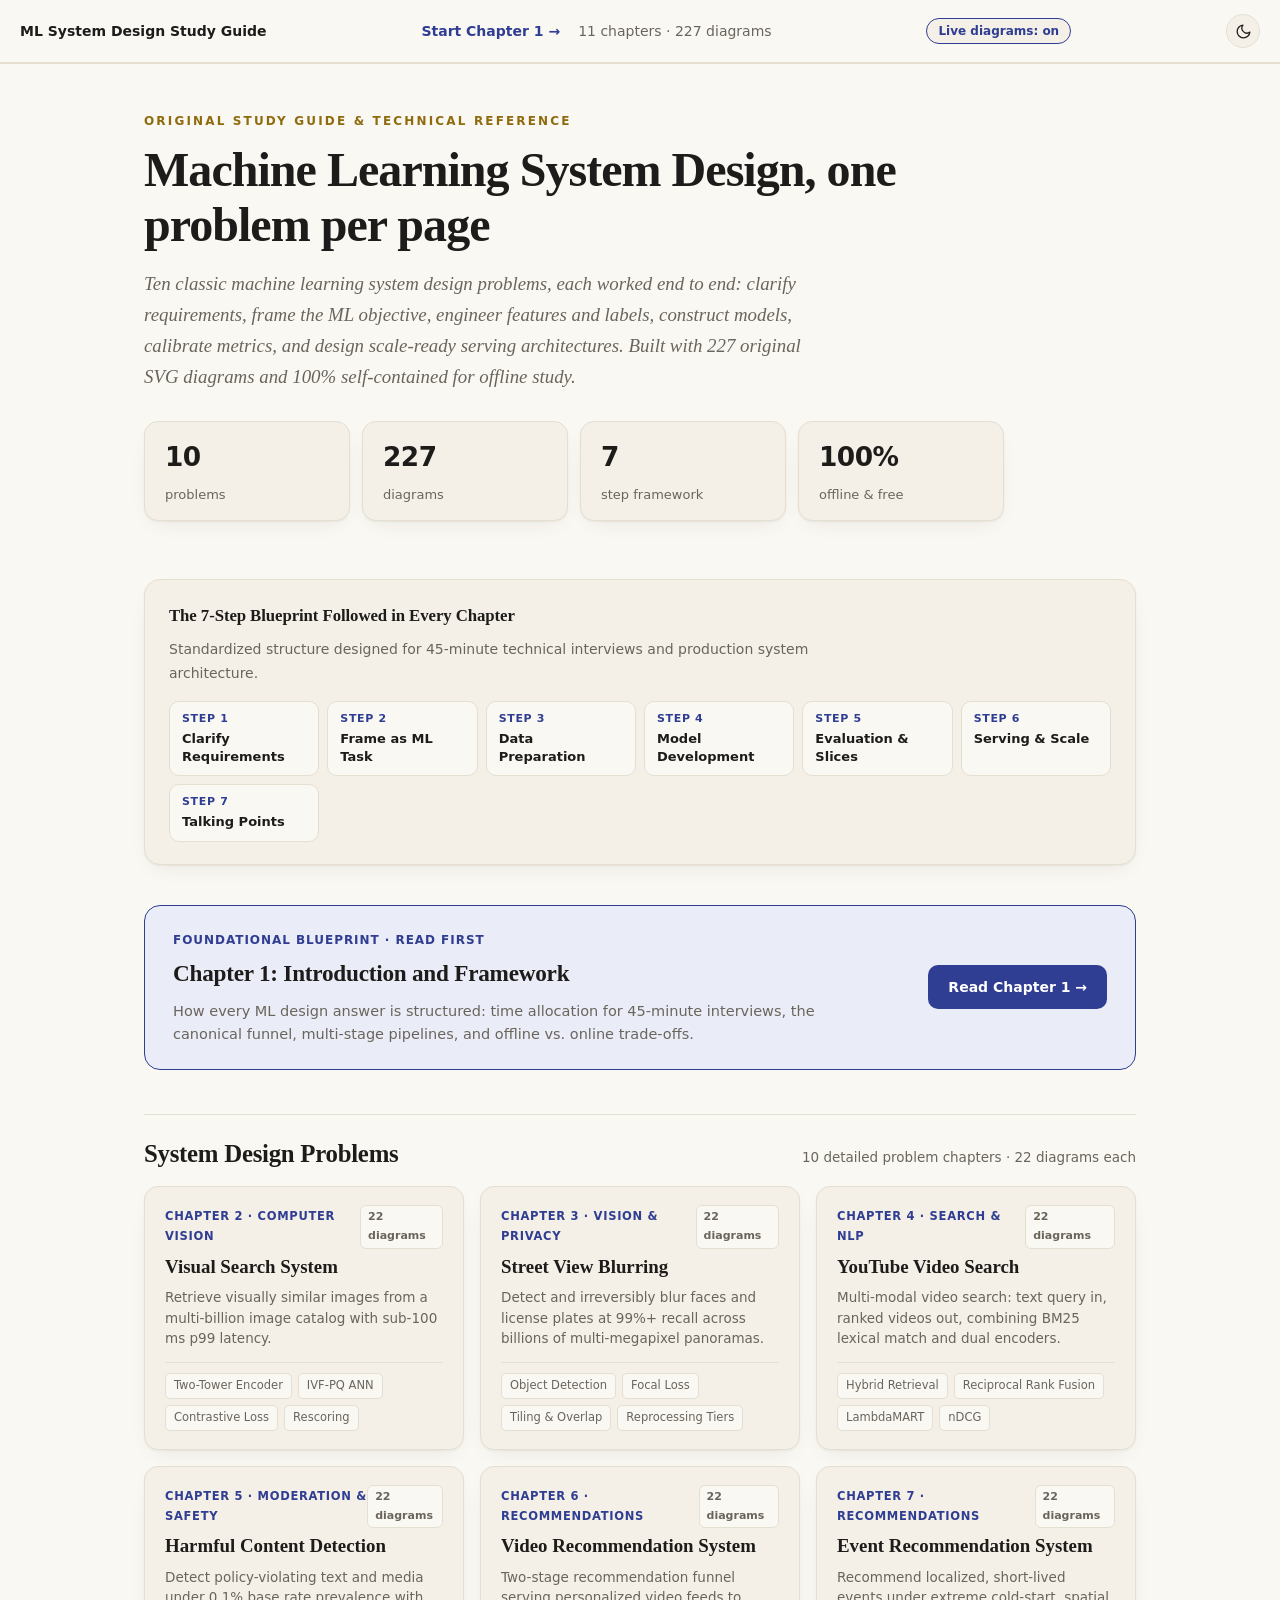
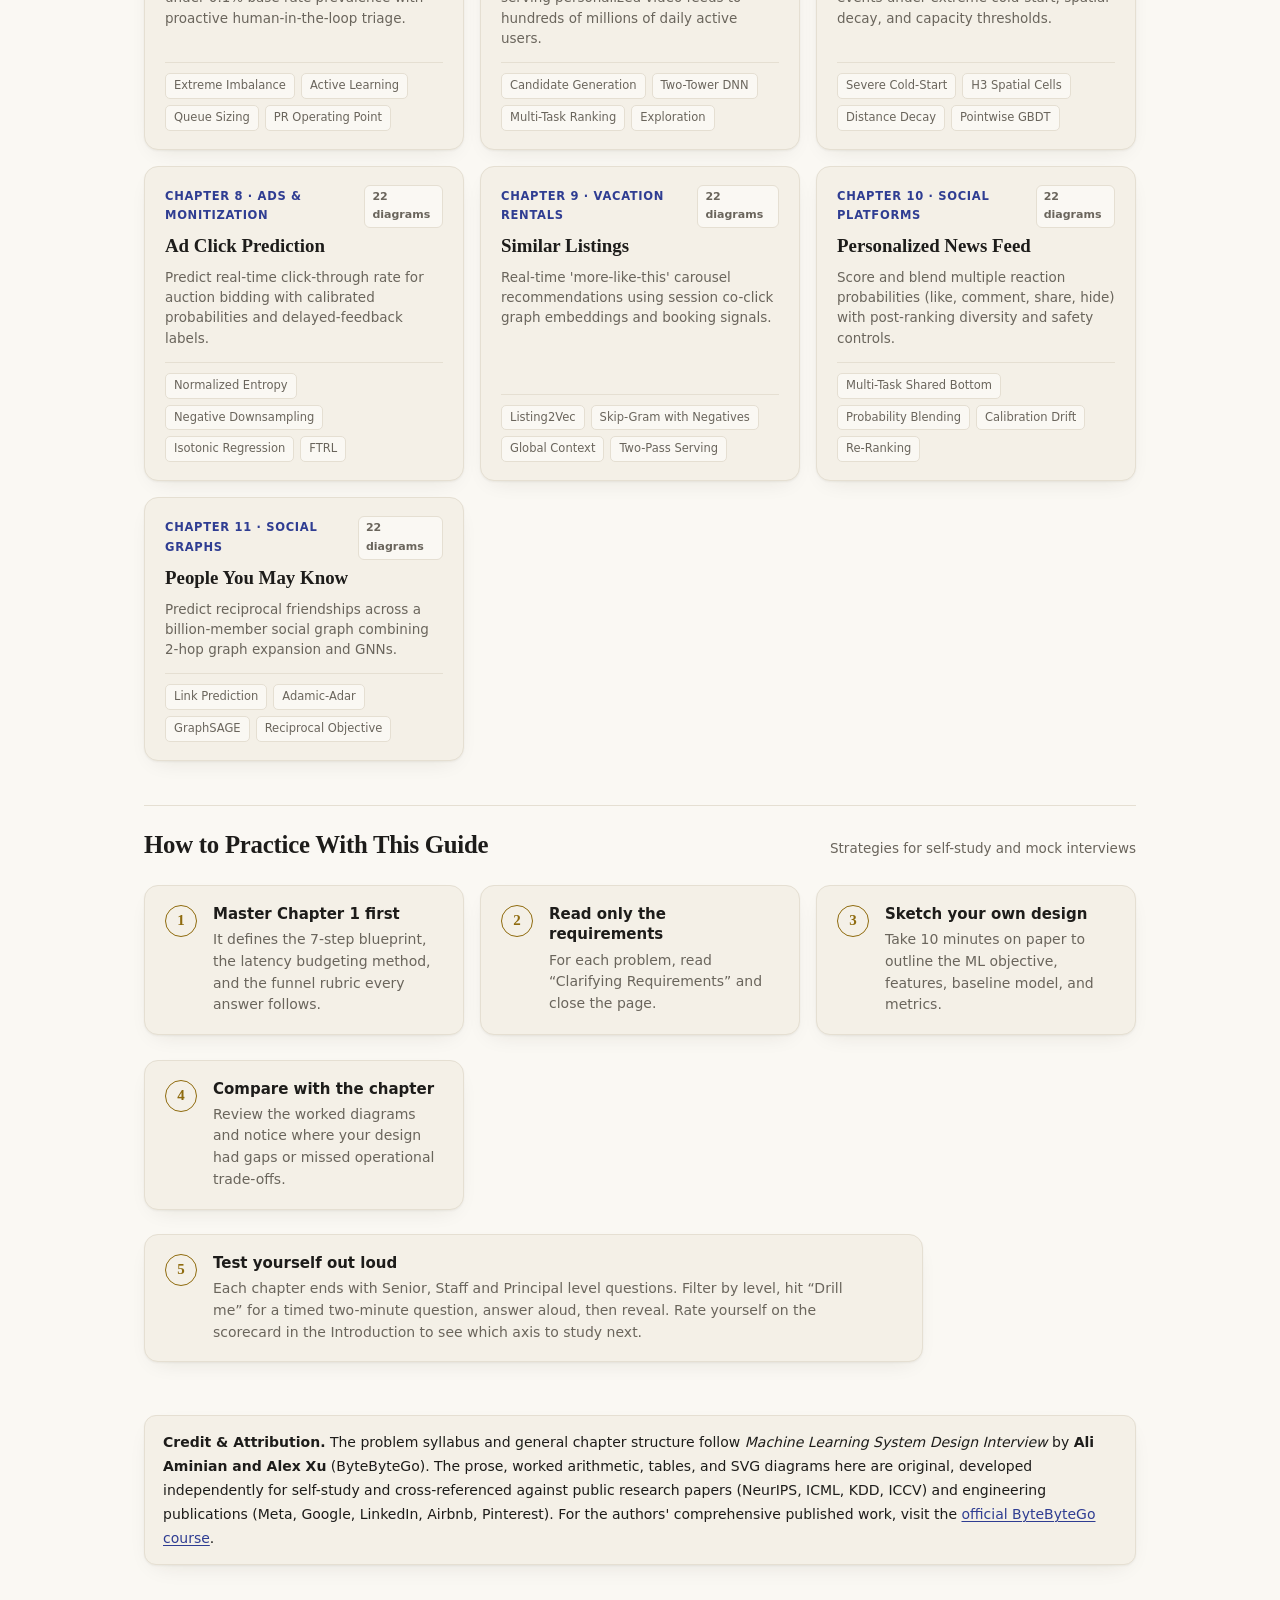
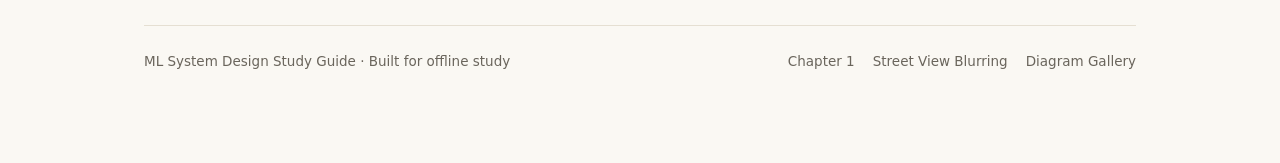
==== commit b443504d: "Add theme persistence script, theme toggle, and enhanced styles" ====
--- a/mlsd/index.html
+++ b/mlsd/index.html
@@ -4,6 +4,7 @@
 <meta charset="utf-8">
 <meta name="viewport" content="width=device-width,initial-scale=1">
 <title>ML System Design Study Guide</title>
+<script>(function(){try{var t=localStorage.getItem("mlsd-theme");if(t!=="light"&&t!=="dark")t=window.matchMedia&&matchMedia("(prefers-color-scheme: dark)").matches?"dark":"light";document.documentElement.setAttribute("data-theme",t)}catch(e){}})()</script>
 <link rel="stylesheet" href="assets/style.css">
 <style>
 .wrap{max-width:1040px;margin:0 auto;padding:0 24px 90px}
@@ -26,14 +27,12 @@
 
 /* featured chapter 1 */
 .featured-card{background:var(--accent-soft);border:1.5px solid var(--accent);border-radius:16px;padding:24px 28px;margin:32px 0;display:flex;flex-wrap:wrap;gap:20px;align-items:center;justify-content:space-between;text-decoration:none;color:var(--fg);transition:transform .12s,box-shadow .12s}
-.featured-card:hover{transform:translateY(-2px);box-shadow:0 8px 24px rgba(47,91,234,0.12)}
+.featured-card:hover{transform:translateY(-2px);box-shadow:0 8px 24px rgba(47,61,146,.16)}
 .featured-content{max-width:700px}
 .featured-content .n{color:var(--accent);font-size:12px;font-weight:700;letter-spacing:.08em;text-transform:uppercase;margin-bottom:4px}
 .featured-content .t{font-size:1.45rem;font-weight:700;margin:0 0 6px;letter-spacing:-.01em}
 .featured-content .d{font-size:14.5px;color:var(--muted);line-height:1.55;margin:0}
-.featured-btn{background:var(--accent);color:#fff;font-weight:600;font-size:14px;padding:10px 20px;border-radius:10px;white-space:nowrap;display:inline-flex;align-items:center;gap:6px}
-:root[data-theme="dark"] .featured-btn{color:#0f1319}
-@media (prefers-color-scheme: dark){:root:not([data-theme="light"]) .featured-btn{color:#0f1319}}
+.featured-btn{background:var(--accent);color:var(--on-accent);font-weight:600;font-size:14px;padding:10px 20px;border-radius:10px;white-space:nowrap;display:inline-flex;align-items:center;gap:6px}
 
 /* grid cards */
 .section-hdr{display:flex;align-items:baseline;justify-content:space-between;gap:12px;margin:44px 0 16px;padding-top:24px;border-top:1px solid var(--line)}
@@ -53,9 +52,7 @@
 .steps{display:grid;grid-template-columns:repeat(auto-fit,minmax(320px,1fr));gap:16px;margin:20px 0;padding:0;list-style:none}
 .steps li{display:flex;gap:16px;align-items:flex-start;background:var(--card);border:1px solid var(--line);border-radius:14px;padding:18px 20px;transition:transform .12s,border-color .12s}
 .steps li:hover{border-color:var(--accent);transform:translateY(-2px)}
-.step-num{flex:none;display:flex;align-items:center;justify-content:center;width:32px;height:32px;border-radius:9px;background:var(--accent);color:#fff;font-weight:700;font-size:14px;margin-top:1px}
-:root[data-theme="dark"] .step-num{color:#0f1319}
-@media (prefers-color-scheme: dark){:root:not([data-theme="light"]) .step-num{color:#0f1319}}
+.step-num{flex:none;display:flex;align-items:center;justify-content:center;width:32px;height:32px;border-radius:50%;background:transparent;border:1px solid var(--gold);color:var(--gold);font-family:var(--serif);font-weight:600;font-size:15px;margin-top:1px}
 .step-body{flex:1;min-width:0}
 .step-title{font-weight:700;font-size:15px;color:var(--fg);margin-bottom:5px;line-height:1.35}
 .step-desc{font-size:14px;color:var(--muted);line-height:1.55;margin:0}
@@ -68,7 +65,7 @@
 </head>
 <body data-slug="index">
 <div class="topbar">
-  <strong>ML System Design Study Guide</strong>
+  <strong>ML System Design<span class="hide-sm"> Study Guide</span></strong>
   <div style="display:flex;gap:18px;align-items:center">
     <a href="intro.html" style="font-weight:600;color:var(--accent);text-decoration:none">Start Chapter 1 &rarr;</a>
     <span style="color:var(--muted)">11 chapters · 227 diagrams</span>
--- a/mlsd/assets/style.css
+++ b/mlsd/assets/style.css
@@ -1,30 +1,40 @@
-/* ML System Design study guide - shared styles (v2) */
+/* ML System Design study guide - shared styles (v3: ivory & ink / midnight & gold) */
 :root{
-  --bg:#ffffff; --fg:#1a1f27; --muted:#5c6673; --line:#e4e7ec; --card:#f6f8fa; --fig-bg:#fbfcfd;
-  --accent:#2f5bea; --accent-soft:#e8eeff; --good:#1f7a4d; --warn:#b36b00; --bad:#c0392b;
-  --code:#eef1f5;
-  --io-f:#eef1f5; --io-s:#7d8896; --svc-f:#ffffff; --svc-s:#5f6b7a; --model-f:#e8eeff; --model-s:#2f5bea;
-  --store-f:#fff3dc; --store-s:#c98a1b; --data-f:#e6f5ec; --data-s:#2f8f5b; --img-f:#fdebee; --img-s:#cf5568;
-  --vec-f:#f1eaff; --vec-s:#7a54c9; --user-f:#eaf5fb; --user-s:#3b87b8;
-  --c0:#2f5bea; --c1:#e0742b; --c2:#2f8f5b; --c3:#b146c2; --c4:#c9a21b; --c5:#cf5568;
+  color-scheme:light;
+  --bg:#faf8f3; --fg:#1d1c1a; --muted:#6a655c; --line:#e5dfd2; --card:#f4f0e7; --fig-bg:#fffdf9;
+  --accent:#2f3d92; --accent-soft:#eaecf7; --on-accent:#ffffff; --gold:#8f6b0e; --gold-soft:#f5ecd2;
+  --good:#2f7a52; --warn:#a8680a; --bad:#b53a2e; --code:#efeae0;
+  --shadow:0 1px 2px rgba(40,32,10,.05),0 8px 24px -12px rgba(40,32,10,.14);
+  --io-f:#efeae0; --io-s:#8a8374; --svc-f:#fffdf9; --svc-s:#6a655c; --model-f:#eaecf7; --model-s:#2f3d92;
+  --store-f:#f8ecd0; --store-s:#b08622; --data-f:#e3f0e6; --data-s:#3f7d57; --img-f:#f6e4e4; --img-s:#b5566a;
+  --vec-f:#eee8f7; --vec-s:#6f4fb0; --user-f:#e4eff4; --user-s:#3a7f9e;
+  --c0:#3b4fb8; --c1:#cc6b2c; --c2:#3f8a5a; --c3:#9b4aa8; --c4:#b8941f; --c5:#b5566a;
+  --serif:"Iowan Old Style","Palatino Linotype",Palatino,Charter,"Book Antiqua",Georgia,serif;
+  --sans:ui-sans-serif,system-ui,-apple-system,"Segoe UI",Roboto,"Helvetica Neue",Arial,sans-serif;
 }
 @media (prefers-color-scheme: dark){
   :root:not([data-theme="light"]){
-    --bg:#0f1319; --fg:#e7e9ed; --muted:#9aa3af; --line:#272d36; --card:#161b23; --fig-bg:#12171e;
-    --accent:#7b9bff; --accent-soft:#1a2440; --good:#5bbf85; --warn:#e0a24a; --bad:#ef7b6e; --code:#1b212b;
-    --io-f:#1b2230; --io-s:#6f7b8c; --svc-f:#141a22; --svc-s:#7c8898; --model-f:#1a2440; --model-s:#7b9bff;
+    color-scheme:dark;
+    --bg:#0f1115; --fg:#ece8df; --muted:#a29c90; --line:#262a31; --card:#161a20; --fig-bg:#12151b;
+    --accent:#93a2f7; --accent-soft:#1b2040; --on-accent:#0f1115; --gold:#d6b361; --gold-soft:#2a2414;
+    --good:#5bbf85; --warn:#e0a24a; --bad:#ef7b6e; --code:#1b1f26;
+    --shadow:0 1px 2px rgba(0,0,0,.4),0 10px 28px -14px rgba(0,0,0,.7);
+    --io-f:#1b2029; --io-s:#76808f; --svc-f:#141820; --svc-s:#8591a1; --model-f:#1b2040; --model-s:#93a2f7;
     --store-f:#2b2412; --store-s:#d9a441; --data-f:#12261b; --data-s:#4fb27c; --img-f:#2b1620; --img-s:#e0788a;
     --vec-f:#221a33; --vec-s:#a98af0; --user-f:#12232d; --user-s:#58a6d3;
-    --c0:#7b9bff; --c1:#f29a5a; --c2:#5bbf85; --c3:#d078df; --c4:#e0bf4a; --c5:#e0788a;
+    --c0:#8e9cf5; --c1:#f29a5a; --c2:#5bbf85; --c3:#d078df; --c4:#e0bf4a; --c5:#e0788a;
   }
 }
 :root[data-theme="dark"]{
-  --bg:#0f1319; --fg:#e7e9ed; --muted:#9aa3af; --line:#272d36; --card:#161b23; --fig-bg:#12171e;
-  --accent:#7b9bff; --accent-soft:#1a2440; --good:#5bbf85; --warn:#e0a24a; --bad:#ef7b6e; --code:#1b212b;
-  --io-f:#1b2230; --io-s:#6f7b8c; --svc-f:#141a22; --svc-s:#7c8898; --model-f:#1a2440; --model-s:#7b9bff;
+  color-scheme:dark;
+  --bg:#0f1115; --fg:#ece8df; --muted:#a29c90; --line:#262a31; --card:#161a20; --fig-bg:#12151b;
+  --accent:#93a2f7; --accent-soft:#1b2040; --on-accent:#0f1115; --gold:#d6b361; --gold-soft:#2a2414;
+  --good:#5bbf85; --warn:#e0a24a; --bad:#ef7b6e; --code:#1b1f26;
+  --shadow:0 1px 2px rgba(0,0,0,.4),0 10px 28px -14px rgba(0,0,0,.7);
+  --io-f:#1b2029; --io-s:#76808f; --svc-f:#141820; --svc-s:#8591a1; --model-f:#1b2040; --model-s:#93a2f7;
   --store-f:#2b2412; --store-s:#d9a441; --data-f:#12261b; --data-s:#4fb27c; --img-f:#2b1620; --img-s:#e0788a;
   --vec-f:#221a33; --vec-s:#a98af0; --user-f:#12232d; --user-s:#58a6d3;
-  --c0:#7b9bff; --c1:#f29a5a; --c2:#5bbf85; --c3:#d078df; --c4:#e0bf4a; --c5:#e0788a;
+  --c0:#8e9cf5; --c1:#f29a5a; --c2:#5bbf85; --c3:#d078df; --c4:#e0bf4a; --c5:#e0788a;
 }
 *{box-sizing:border-box}
 html{scroll-behavior:smooth;scroll-padding-top:64px}
@@ -46,9 +56,7 @@
 h1{font-size:2.5rem;line-height:1.15;margin:0 0 14px;letter-spacing:-.02em}
 .lead{font-size:1.15rem;color:var(--muted);line-height:1.65;margin:0 0 8px}
 h2{font-size:1.65rem;line-height:1.25;margin:2.8em 0 .6em;padding-top:1.1em;border-top:1px solid var(--line);letter-spacing:-.01em;counter-increment:sec;display:flex;gap:12px;align-items:baseline}
-h2:not(.nonum)::before{content:counter(sec);flex:none;display:inline-grid;place-items:center;width:30px;height:30px;border-radius:9px;background:var(--accent);color:#fff;font-size:.9rem;font-weight:700;transform:translateY(-2px)}
-:root[data-theme="dark"] h2:not(.nonum)::before{color:#0f1319}
-@media (prefers-color-scheme: dark){:root:not([data-theme="light"]) h2:not(.nonum)::before{color:#0f1319}}
+h2:not(.nonum)::before{content:counter(sec);flex:none;display:inline-grid;place-items:center;width:30px;height:30px;border-radius:9px;background:var(--accent);color:var(--on-accent);font-size:.9rem;font-weight:700;transform:translateY(-2px)}
 h3{font-size:1.2rem;margin:2em 0 .35em;letter-spacing:-.005em}
 h4{font-size:.8rem;margin:1.6em 0 .3em;color:var(--muted);text-transform:uppercase;letter-spacing:.08em}
 p,li{max-width:72ch}
@@ -109,7 +117,7 @@
 svg .n-user~.ico-f{fill:var(--user-s)}
 svg .vc{fill:var(--vec-s)}
 svg .nt{fill:var(--fg);font-size:13px;font-weight:600}
-svg .nt.inv{fill:#fff}
+svg .nt.inv{fill:var(--on-accent)}
 svg .ns{fill:var(--muted);font-size:11.5px}
 svg .gl{fill:var(--muted);font-size:11px;letter-spacing:.08em;text-transform:uppercase;font-weight:600}
 svg .group{fill:none;stroke:var(--svc-s);stroke-dasharray:5 5;stroke-width:1.2;opacity:.7}
@@ -127,7 +135,7 @@
 svg .mark{fill:var(--bg);stroke:var(--accent);stroke-width:3}
 svg .bar{opacity:.92}
 svg .fun{stroke:none}svg .f0{fill:var(--c0);opacity:.95}svg .f1{fill:var(--c0);opacity:.78}svg .f2{fill:var(--c0);opacity:.62}svg .f3{fill:var(--c0);opacity:.48}svg .f4{fill:var(--c0);opacity:.36}
-svg .fl{fill:#fff}svg .fnum{fill:var(--fg);font-size:15px;font-weight:700}
+svg .fl{fill:var(--on-accent)}svg .fnum{fill:var(--fg);font-size:15px;font-weight:700}
 svg .cell{fill:var(--accent);stroke:none}svg .cell.unk{fill:none;stroke:var(--svc-s);stroke-dasharray:4 3;stroke-width:1.2}
 svg .cellhl{fill:none;stroke:var(--fg);stroke-width:2.4}
 svg .nn{stroke-width:2}svg .nn-fr{fill:var(--io-f);stroke:var(--io-s)}svg .nn-me{fill:var(--accent);stroke:var(--accent)}
@@ -154,7 +162,6 @@
 @media (max-width:900px){
   .layout{grid-template-columns:minmax(0,1fr);gap:0}
   aside.toc{position:static;max-height:none;padding:14px 0 0;border-bottom:1px solid var(--line)}
-  aside.toc .on-page{display:none}
   body{font-size:16px}h1{font-size:2rem}
   .turn{grid-template-columns:1fr;gap:2px}.turn>span{padding-top:0}
 }
@@ -194,14 +201,14 @@
 @media (prefers-reduced-motion:reduce){svg .pkt{display:none}}
 
 /* motion layer: toolbar, step caption */
-.figtools{position:absolute;top:10px;right:12px;z-index:3;display:flex;gap:6px;align-items:center;flex-wrap:wrap;justify-content:flex-end;max-width:calc(100% - 24px)}
+.figtools{display:flex;gap:6px;align-items:center;flex-wrap:wrap;justify-content:flex-end;margin:0 2px 8px}
 .figtools .figbtn,.figtools .fighint{position:static}
 .figtools .figbtn.rp{color:var(--muted);border-color:var(--line);background:var(--card)}
 .figtools .figbtn.rp:hover{color:var(--accent);border-color:var(--accent)}
 .walkcap{display:none;margin:2px 14px 4px;padding:6px 12px;border-radius:8px;background:var(--accent-soft);color:var(--fg);font:500 13px/1.4 ui-sans-serif,system-ui,sans-serif}
 .walkcap.on{display:block}
 .walkcap b{color:var(--accent);margin-right:8px}
-@media (max-width:560px){.figtools{position:static;justify-content:flex-start;padding:8px 10px 0;max-width:none}}
+@media (max-width:560px){.figtools{justify-content:flex-start}}
 @media (prefers-reduced-motion:reduce){.figbtn.rp{display:none}}
 
 /* check-yourself levels, filter, drill, scorecard */
@@ -209,9 +216,9 @@
 .qa-bar{display:flex;flex-wrap:wrap;gap:10px;align-items:center;justify-content:space-between;margin:6px 0 14px}
 .qa-chips,.qa-tools,.qa-row{display:flex;flex-wrap:wrap;gap:6px}
 .qa-chip,.qa-btn{font:600 12.5px ui-sans-serif,system-ui,sans-serif;border:1px solid var(--line);background:var(--card);color:var(--muted);border-radius:99px;padding:6px 13px;cursor:pointer}
-.qa-chip[aria-pressed="true"]{background:var(--accent);border-color:var(--accent);color:#fff}
+.qa-chip[aria-pressed="true"]{background:var(--accent);border-color:var(--accent);color:var(--on-accent)}
 .qa-btn:hover,.qa-chip:hover{border-color:var(--accent);color:var(--accent)}
-.qa-chip[aria-pressed="true"]:hover{color:#fff}
+.qa-chip[aria-pressed="true"]:hover{color:var(--on-accent)}
 .qa-drill{color:var(--accent);border-color:var(--accent)}
 .qa-panel{flex:1 0 100%;border:1px solid var(--accent);background:var(--accent-soft);border-radius:12px;padding:12px 16px}
 .qa-panel[hidden]{display:none}
@@ -245,3 +252,93 @@
 .sc-row input{width:100%;accent-color:var(--accent)}
 .sc-desc{color:var(--muted);font-size:12.5px;line-height:1.35}
 @media (max-width:640px){.sc-row{grid-template-columns:1fr 110px}.sc-desc{grid-column:1/-1}}
+
+/* ---- classy refinements ---- */
+body{font-family:var(--sans);font-feature-settings:"kern","liga","calt";text-rendering:optimizeLegibility}
+h1,h2,h3,.lead,.hero h1,.featured-content .t,.card-top .t,.card .t,.section-hdr h2{font-family:var(--serif)}
+h1{font-weight:600;letter-spacing:-.015em}
+h2{font-weight:600;border-top:1px solid var(--line)}
+h2:not(.nonum)::before{font-family:var(--serif);background:transparent;color:var(--gold);border:1px solid var(--gold);border-radius:50%;width:32px;height:32px;font-weight:600}
+h3{font-weight:600}
+.lead{font-style:italic;font-size:1.2rem}
+.kicker{color:var(--gold);letter-spacing:.18em}
+.topbar{box-shadow:0 1px 0 var(--line)}
+#progress{background:linear-gradient(90deg,var(--accent),var(--gold))}
+svg.fig{box-shadow:var(--shadow);border-radius:16px}
+.callout,.summary,.note,.tbl,details.ans,.turn p,.card,.stat,.steps li,.pipeline-box{box-shadow:var(--shadow)}
+.callout,.summary{border-radius:14px}
+.summary{background:var(--gold-soft);border-left-color:var(--gold)}.summary::before{color:var(--gold)}
+th{background:var(--card);color:var(--gold)}
+.turn.c p{background:var(--accent-soft)}
+::selection{background:var(--gold-soft);color:var(--fg)}
+a{text-decoration-thickness:1px}
+:focus-visible{outline:2px solid var(--gold);outline-offset:2px;border-radius:4px}
+.themebtn{order:99;display:inline-flex;align-items:center;justify-content:center;width:34px;height:34px;border-radius:50%;border:1px solid var(--line);background:var(--card);color:var(--fg);cursor:pointer;padding:0;flex:none}
+.themebtn:hover{border-color:var(--gold);color:var(--gold)}
+.themebtn svg{width:17px;height:17px;display:block}
+.themebtn .sun{display:none}
+:root[data-theme="dark"] .themebtn .sun{display:block}:root[data-theme="dark"] .themebtn .moon{display:none}
+.topbar .tbr{display:flex;gap:10px;align-items:center}
+body,.topbar,.callout,.summary,.card,details.ans,svg.fig,.tbl,aside.toc a{transition:background-color .25s,border-color .25s,color .25s}
+@media print{:root{color-scheme:light}}
+
+/* ---- mobile ---- */
+.toc-toggle{display:none}
+.lt-short{display:none}
+@media (max-width:900px){
+  aside.toc{padding:10px 0 0;border-bottom:0;max-height:none;overflow:visible;position:sticky;top:50px;z-index:9;background:var(--bg)}
+  .toc-toggle{display:flex;width:100%;align-items:center;justify-content:space-between;gap:10px;font:600 13.5px var(--sans);color:var(--fg);background:var(--card);border:1px solid var(--line);border-radius:12px;padding:10px 14px;cursor:pointer;text-align:left}
+  .toc-toggle .tt-c{color:var(--muted);font-weight:500;white-space:nowrap;overflow:hidden;text-overflow:ellipsis;min-width:0}
+  .toc-toggle .tt-l{flex:none}
+  .toc-body{display:none;margin-top:6px;max-height:62vh;overflow:auto;background:var(--bg);border:1px solid var(--line);border-radius:12px;padding:8px 12px 14px;box-shadow:var(--shadow)}
+  aside.toc.open .toc-body{display:block}
+  aside.toc a{padding:8px 10px}
+  main{padding-top:26px}
+}
+@media (max-width:640px){
+  body{font-size:16px;line-height:1.65}
+  .layout,.wrap{padding-left:16px;padding-right:16px}
+  .topbar{padding:9px 14px;gap:8px;font-size:13px}
+  .topbar>a,.topbar>strong{white-space:nowrap;overflow:hidden;text-overflow:ellipsis;min-width:0;flex:1 1 auto}
+  .topbar>span,.topbar>div>span,.hide-sm{display:none}
+  .topbar>div{gap:10px!important;min-width:0;flex:none}
+  .topbar>strong{font-size:13px}
+  .topbar .livebtn{padding:6px 10px;white-space:nowrap}
+  .lt-full{display:none}.lt-short{display:inline}
+  .themebtn{width:32px;height:32px}
+  h1{font-size:1.85rem}
+  h2{font-size:1.35rem;margin-top:2.2em;gap:10px}
+  h2:not(.nonum)::before{width:28px;height:28px;font-size:.85rem}
+  h3{font-size:1.1rem}
+  .lead{font-size:1.08rem}
+  .callout,.summary,.note{padding:12px 14px;margin:18px 0}
+  .tbl{margin:16px -4px;-webkit-overflow-scrolling:touch}
+  .tbl table{min-width:540px}
+  table{font-size:13.5px}th,td{padding:8px 9px}
+  details.ans{padding:9px 12px;font-size:15px}
+  .qa-bar{gap:8px}.qa-chips,.qa-tools{width:100%}
+  .qa-chip,.qa-btn{padding:7px 11px}
+  .qa-panel{padding:11px 12px}
+  .figtools .fighint{display:none}
+  figure{margin:22px -8px}
+  figcaption{font-size:13px;padding:0 8px}
+  .figtools{padding:0 8px}
+  .walkcap{margin:2px 8px 4px;font-size:12.5px}
+  .pager{flex-direction:column;gap:12px}
+  .stats .stat{min-width:calc(50% - 8px)}
+  .pipeline-box,.steps li{padding:16px}
+  .section-hdr{flex-direction:column;align-items:flex-start;gap:4px}
+  .featured-card{padding:18px}
+  .cards{grid-template-columns:1fr}
+  .sc-row{grid-template-columns:1fr 110px}
+  .sc-lbl{font-size:14px}
+}
+
+/* diagrams stay legible on phones: keep a readable minimum width and let the figure pan sideways */
+.figscroll{display:block}
+@media (max-width:640px){
+  .figscroll{overflow-x:auto;overflow-y:hidden;-webkit-overflow-scrolling:touch;border-radius:16px;scrollbar-width:thin}
+  .figscroll svg.fig{min-width:600px;width:600px;max-width:none}
+  .figtools::before{content:"\2194";margin-right:auto;font:600 14px var(--sans);color:var(--muted)}
+  .figtools{gap:5px}.figtools .figbtn{padding:4px 9px;font-size:11.5px}
+}
